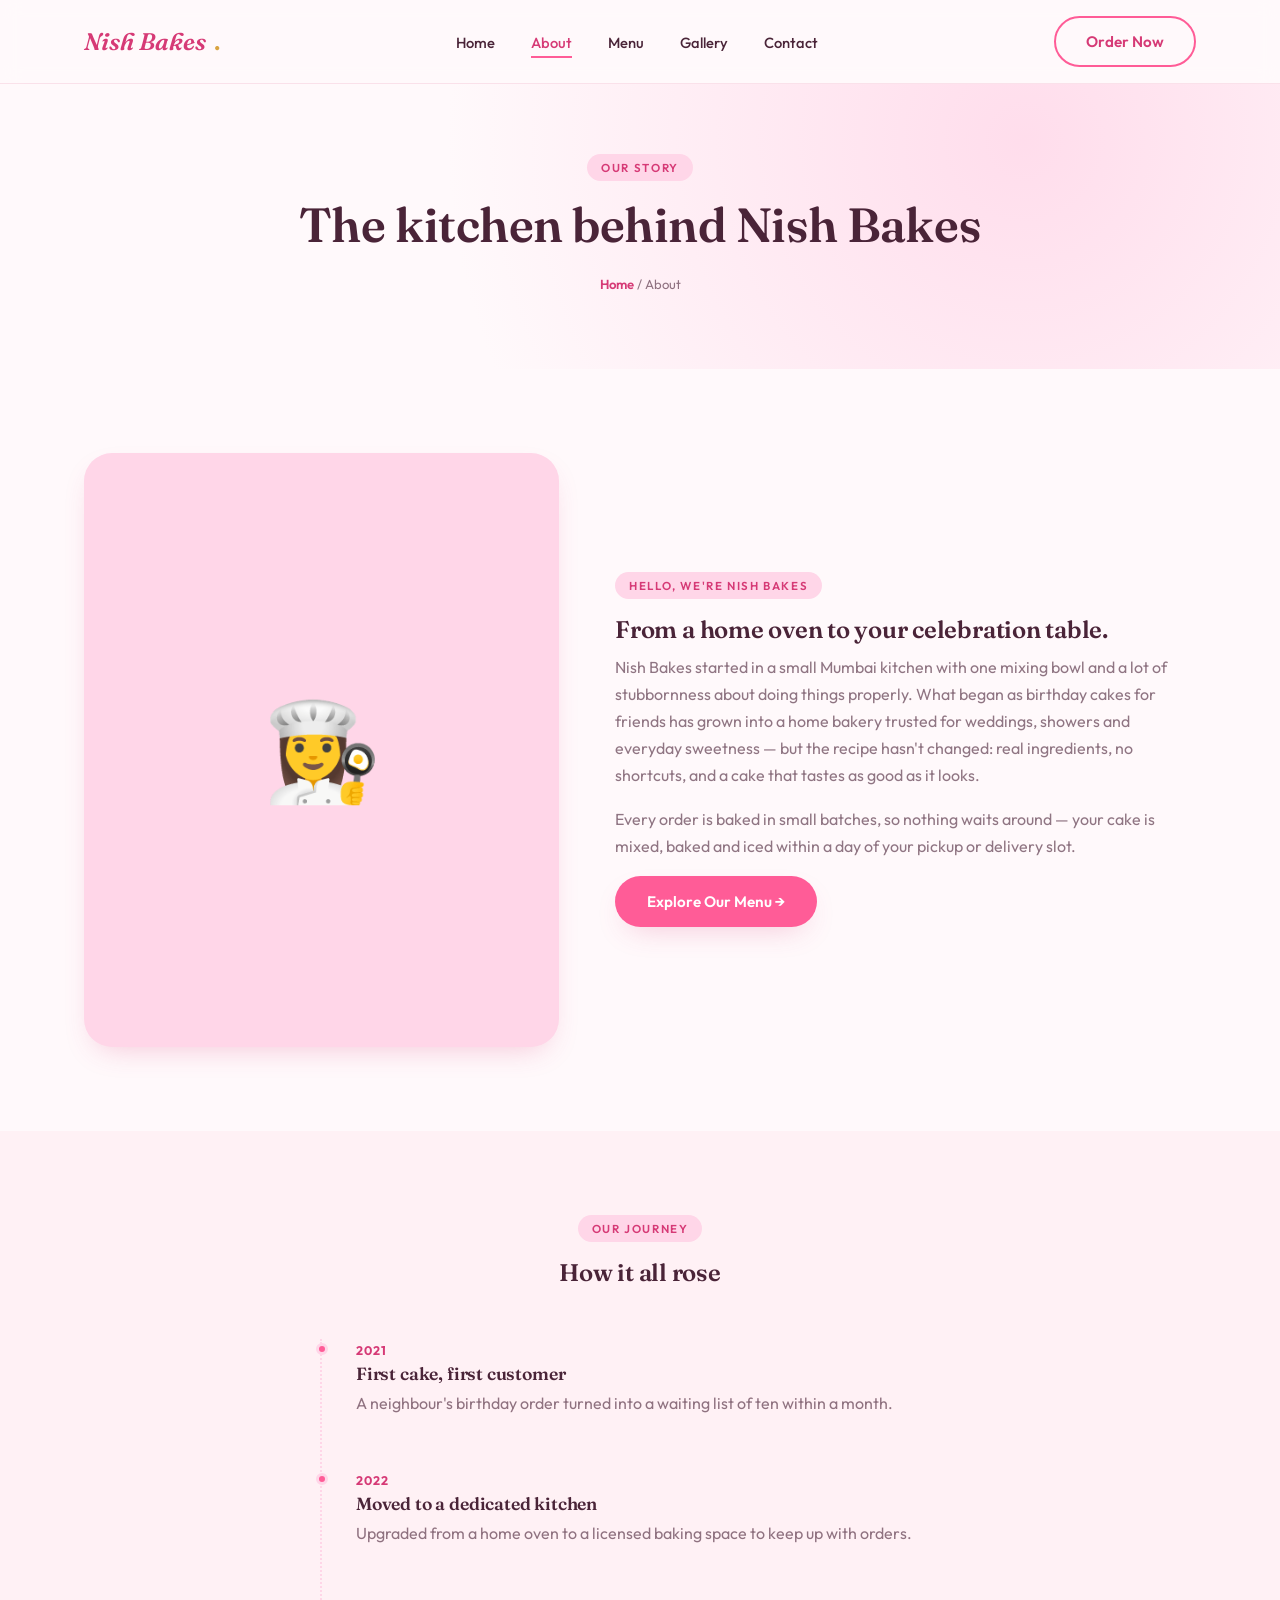
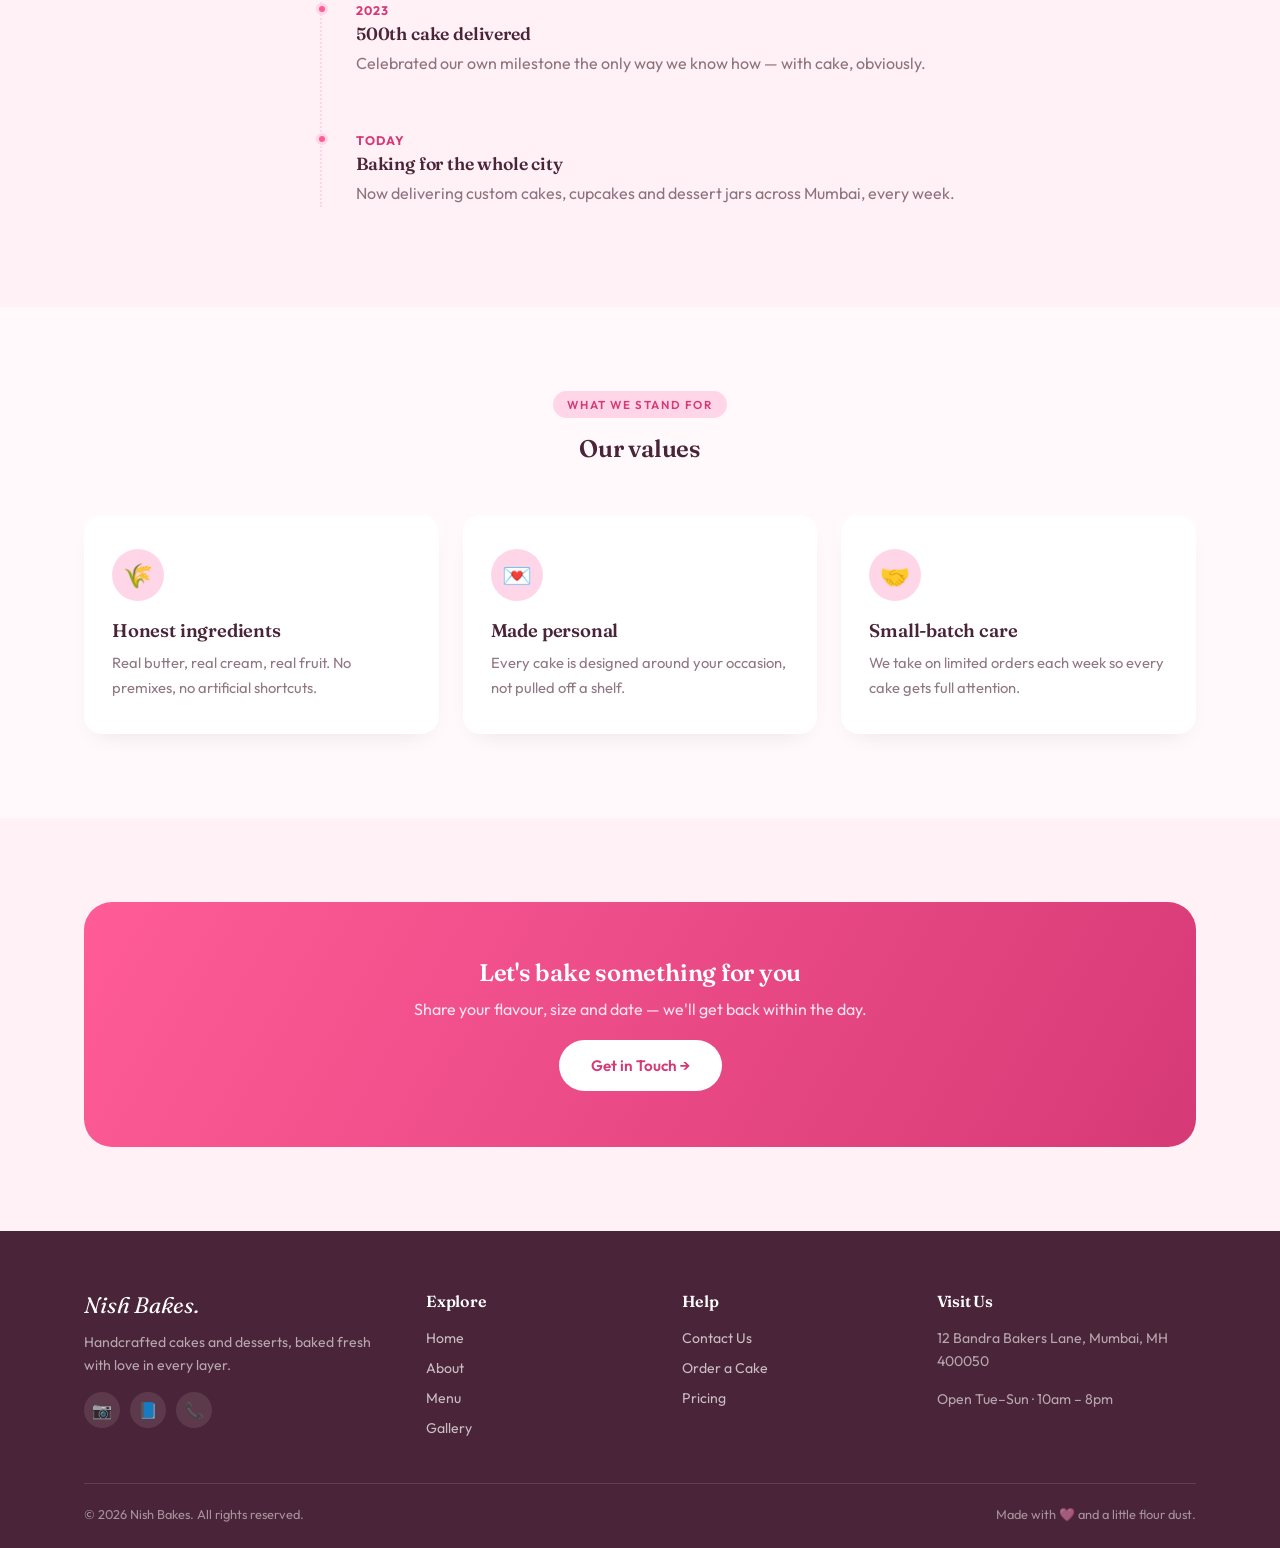
==== about.html @ 57c8d0b3 "Add files via upload" ====
<!DOCTYPE html>
<html lang="en">
<head>
<meta charset="UTF-8">
<meta name="viewport" content="width=device-width, initial-scale=1.0">
<title>About Us — Nish Bakes</title>
<meta name="description" content="Meet the baker behind Nish Bakes and learn our story, values and baking journey.">
<link rel="preconnect" href="https://fonts.googleapis.com">
<link rel="stylesheet" href="style.css">
</head>
<body>

<header class="site-header">
  <nav class="nav container">
    <a href="index.html" class="logo">Nish Bakes<span class="dot">.</span></a>
    <ul class="nav-links">
      <li><a href="index.html">Home</a></li>
      <li><a href="about.html">About</a></li>
      <li><a href="menu.html">Menu</a></li>
      <li><a href="gallery.html">Gallery</a></li>
      <li><a href="contact.html">Contact</a></li>
    </ul>
    <div class="nav-cta">
      <a href="contact.html" class="btn btn-outline">Order Now</a>
      <button class="nav-toggle" aria-label="Toggle menu"><span></span><span></span><span></span></button>
    </div>
  </nav>
</header>

<section class="page-hero">
  <div class="container">
    <span class="eyebrow">Our Story</span>
    <h1>The kitchen behind Nish Bakes</h1>
    <p class="breadcrumb"><a href="index.html">Home</a> / About</p>
  </div>
</section>

<section>
  <div class="container about-hero">
    <div class="about-photo reveal">👩‍🍳</div>
    <div class="reveal">
      <span class="eyebrow">Hello, we're Nish Bakes</span>
      <h2>From a home oven to your celebration table.</h2>
      <p>Nish Bakes started in a small Mumbai kitchen with one mixing bowl and a lot of stubbornness about doing things properly. What began as birthday cakes for friends has grown into a home bakery trusted for weddings, showers and everyday sweetness — but the recipe hasn't changed: real ingredients, no shortcuts, and a cake that tastes as good as it looks.</p>
      <p>Every order is baked in small batches, so nothing waits around — your cake is mixed, baked and iced within a day of your pickup or delivery slot.</p>
      <a href="menu.html" class="btn btn-primary">Explore Our Menu →</a>
    </div>
  </div>
</section>

<section class="bg-blush">
  <div class="container">
    <div class="section-head reveal">
      <span class="eyebrow">Our Journey</span>
      <h2>How it all rose</h2>
    </div>
    <div class="timeline" style="max-width:640px; margin:0 auto;">
      <div class="timeline-item reveal">
        <span class="yr">2021</span>
        <h4>First cake, first customer</h4>
        <p>A neighbour's birthday order turned into a waiting list of ten within a month.</p>
      </div>
      <div class="timeline-item reveal">
        <span class="yr">2022</span>
        <h4>Moved to a dedicated kitchen</h4>
        <p>Upgraded from a home oven to a licensed baking space to keep up with orders.</p>
      </div>
      <div class="timeline-item reveal">
        <span class="yr">2023</span>
        <h4>500th cake delivered</h4>
        <p>Celebrated our own milestone the only way we know how — with cake, obviously.</p>
      </div>
      <div class="timeline-item reveal">
        <span class="yr">Today</span>
        <h4>Baking for the whole city</h4>
        <p>Now delivering custom cakes, cupcakes and dessert jars across Mumbai, every week.</p>
      </div>
    </div>
  </div>
</section>

<section>
  <div class="container">
    <div class="section-head reveal">
      <span class="eyebrow">What We Stand For</span>
      <h2>Our values</h2>
    </div>
    <div class="values-grid">
      <div class="feature-card reveal">
        <div class="icon">🌾</div>
        <h3>Honest ingredients</h3>
        <p>Real butter, real cream, real fruit. No premixes, no artificial shortcuts.</p>
      </div>
      <div class="feature-card reveal">
        <div class="icon">💌</div>
        <h3>Made personal</h3>
        <p>Every cake is designed around your occasion, not pulled off a shelf.</p>
      </div>
      <div class="feature-card reveal">
        <div class="icon">🤝</div>
        <h3>Small-batch care</h3>
        <p>We take on limited orders each week so every cake gets full attention.</p>
      </div>
    </div>
  </div>
</section>

<section class="bg-blush">
  <div class="container">
    <div class="cta-banner reveal">
      <h2>Let's bake something for you</h2>
      <p>Share your flavour, size and date — we'll get back within the day.</p>
      <a href="contact.html" class="btn btn-primary">Get in Touch →</a>
    </div>
  </div>
</section>

<footer class="site-footer">
  <div class="container">
    <div class="footer-grid">
      <div>
        <span class="footer-logo">Nish Bakes.</span>
        <p>Handcrafted cakes and desserts, baked fresh with love in every layer.</p>
        <div class="footer-social">
          <a href="https://instagram.com/nishbakes" target="_blank" rel="noopener" aria-label="Instagram">📷</a>
          <a href="#" aria-label="Facebook">📘</a>
          <a href="tel:+919876543210" aria-label="Call">📞</a>
        </div>
      </div>
      <div>
        <h4>Explore</h4>
        <ul>
          <li><a href="index.html">Home</a></li>
          <li><a href="about.html">About</a></li>
          <li><a href="menu.html">Menu</a></li>
          <li><a href="gallery.html">Gallery</a></li>
        </ul>
      </div>
      <div>
        <h4>Help</h4>
        <ul>
          <li><a href="contact.html">Contact Us</a></li>
          <li><a href="contact.html">Order a Cake</a></li>
          <li><a href="menu.html">Pricing</a></li>
        </ul>
      </div>
      <div>
        <h4>Visit Us</h4>
        <p>12 Bandra Bakers Lane, Mumbai, MH 400050</p>
        <p>Open Tue–Sun · 10am – 8pm</p>
      </div>
    </div>
    <div class="footer-bottom">
      <span>© <span id="year"></span> Nish Bakes. All rights reserved.</span>
      <span>Made with 🩷 and a little flour dust.</span>
    </div>
  </div>
</footer>

<script src="script.js"></script>
</body>
</html>
---- style.css ----
/* =========================================================
   NISH BAKES — stylesheet
   Palette:
     --cream:      #FFF9FB  (page base)
     --blush:      #FFF1F5  (section base)
     --pink-soft:  #FFD6E8  (fills, cards)
     --pink-hot:   #FF5C97  (primary accent / CTA)
     --pink-deep:  #D63A76  (hover / emphasis)
     --gold:       #D9A441  (bakery accent, prices, stars)
     --plum:       #4A2438  (ink — not black, warm dark plum-brown)
   Type:
     Display: "Fraunces" (soft, buttery serif — bakery warmth)
     Body/UI: "Outfit" (clean geometric sans)
   Signature: piped-frosting scalloped divider between sections
========================================================= */

@import url('https://fonts.googleapis.com/css2?family=Fraunces:ital,opsz,wght@0,9..144,400;0,9..144,500;0,9..144,600;0,9..144,700;1,9..144,500&family=Outfit:wght@300;400;500;600;700&display=swap');

:root{
  --cream:#FFF9FB;
  --blush:#FFF1F5;
  --pink-soft:#FFD6E8;
  --pink-hot:#FF5C97;
  --pink-deep:#D63A76;
  --gold:#D9A441;
  --plum:#4A2438;
  --plum-60: rgba(74,36,56,.62);
  --white:#ffffff;
  --shadow: 0 12px 30px -12px rgba(214,58,118,.28);
  --radius-lg: 28px;
  --radius-md: 18px;
  --radius-sm: 10px;
}

*,*::before,*::after{ box-sizing:border-box; }
html{ scroll-behavior:smooth; }
body{
  margin:0;
  font-family:'Outfit', sans-serif;
  color:var(--plum);
  background:var(--cream);
  -webkit-font-smoothing:antialiased;
  overflow-x:hidden;
}
h1,h2,h3,h4{
  font-family:'Fraunces', serif;
  margin:0 0 .4em;
  font-weight:600;
  letter-spacing:-.01em;
  color:var(--plum);
}
p{ margin:0 0 1em; line-height:1.7; color:var(--plum-60); }
a{ color:inherit; text-decoration:none; }
img{ max-width:100%; display:block; }
ul{ margin:0; padding:0; list-style:none; }
button{ font-family:inherit; cursor:pointer; }

.container{
  width:100%;
  max-width:1160px;
  margin:0 auto;
  padding:0 24px;
}

.eyebrow{
  display:inline-block;
  font-family:'Outfit',sans-serif;
  font-size:.72rem;
  font-weight:600;
  letter-spacing:.14em;
  text-transform:uppercase;
  color:var(--pink-deep);
  background:var(--pink-soft);
  padding:6px 14px;
  border-radius:999px;
  margin-bottom:16px;
}

/* ---------- Buttons ---------- */
.btn{
  display:inline-flex;
  align-items:center;
  gap:8px;
  padding:14px 30px;
  border-radius:999px;
  font-weight:600;
  font-size:.95rem;
  border:2px solid transparent;
  transition:transform .25s ease, box-shadow .25s ease, background .25s ease, color .25s ease;
}
.btn-primary{
  background:var(--pink-hot);
  color:#fff;
  box-shadow:var(--shadow);
}
.btn-primary:hover{ background:var(--pink-deep); transform:translateY(-2px); }
.btn-outline{
  background:transparent;
  border-color:var(--pink-hot);
  color:var(--pink-deep);
}
.btn-outline:hover{ background:var(--pink-hot); color:#fff; transform:translateY(-2px); }
.btn-block{ width:100%; justify-content:center; }

/* ---------- Header / Nav ---------- */
.site-header{
  position:sticky;
  top:0;
  z-index:100;
  background:rgba(255,249,251,.85);
  backdrop-filter:blur(10px);
  border-bottom:1px solid rgba(214,58,118,.12);
}
.nav{
  display:flex;
  align-items:center;
  justify-content:space-between;
  padding:16px 24px;
}
.logo{
  font-family:'Fraunces', serif;
  font-style:italic;
  font-weight:600;
  font-size:1.5rem;
  color:var(--pink-deep);
  display:flex;
  align-items:center;
  gap:8px;
}
.logo .dot{ color:var(--gold); font-style:normal; }
.nav-links{
  display:flex;
  align-items:center;
  gap:36px;
}
.nav-links a{
  font-size:.92rem;
  font-weight:500;
  color:var(--plum);
  position:relative;
  padding:4px 0;
}
.nav-links a::after{
  content:'';
  position:absolute; left:0; bottom:-2px;
  width:0; height:2px;
  background:var(--pink-hot);
  transition:width .25s ease;
}
.nav-links a:hover::after,
.nav-links a.active::after{ width:100%; }
.nav-links a.active{ color:var(--pink-deep); }
.nav-cta{ display:flex; align-items:center; gap:18px; }
.nav-toggle{
  display:none;
  flex-direction:column;
  gap:5px;
  background:none;
  border:none;
  padding:8px;
}
.nav-toggle span{
  width:24px; height:2px; background:var(--plum); border-radius:2px;
  transition:transform .25s ease, opacity .25s ease;
}

/* ---------- Frosting scallop divider (signature element) ---------- */
.scallop{
  width:100%;
  height:34px;
  display:block;
  line-height:0;
}
.scallop svg{ width:100%; height:100%; display:block; }
.scallop-blush{ background:var(--blush); }
.scallop-cream{ background:var(--cream); }

/* ---------- Hero ---------- */
.hero{
  position:relative;
  padding:88px 0 0;
  background:
    radial-gradient(circle at 85% 18%, rgba(255,214,232,.9), transparent 55%),
    radial-gradient(circle at 8% 80%, rgba(217,164,65,.14), transparent 45%),
    var(--cream);
  overflow:hidden;
}
.hero-inner{
  display:grid;
  grid-template-columns:1.05fr .95fr;
  gap:48px;
  align-items:center;
  padding-bottom:70px;
}
.hero h1{
  font-size:clamp(2.4rem, 4.6vw, 4rem);
  line-height:1.05;
}
.hero h1 em{
  font-style:italic;
  color:var(--pink-hot);
}
.hero p.lead{ font-size:1.08rem; max-width:460px; }
.hero-actions{ display:flex; gap:16px; margin-top:28px; flex-wrap:wrap; }
.hero-stats{
  display:flex;
  gap:34px;
  margin-top:46px;
}
.hero-stats div strong{
  display:block;
  font-family:'Fraunces',serif;
  font-size:1.6rem;
  color:var(--pink-deep);
}
.hero-stats div span{
  font-size:.8rem;
  color:var(--plum-60);
}
.hero-art{
  position:relative;
  display:flex;
  align-items:center;
  justify-content:center;
}
.hero-plate{
  width:min(420px, 90%);
  aspect-ratio:1/1;
  border-radius:50%;
  background:var(--pink-soft);
  display:flex;
  align-items:center;
  justify-content:center;
  position:relative;
  box-shadow:var(--shadow);
}
.hero-plate .cake-emoji{ font-size:7rem; filter:drop-shadow(0 14px 18px rgba(214,58,118,.35)); }
.hero-badge{
  position:absolute;
  background:#fff;
  border-radius:999px;
  padding:10px 18px;
  box-shadow:var(--shadow);
  font-size:.82rem;
  font-weight:600;
  display:flex;
  align-items:center;
  gap:6px;
}
.hero-badge.b1{ top:8%; left:-4%; color:var(--gold); }
.hero-badge.b2{ bottom:10%; right:-6%; color:var(--pink-deep); }

/* ---------- Sections generic ---------- */
section{ padding:84px 0; }
.section-head{
  text-align:center;
  max-width:640px;
  margin:0 auto 52px;
}
.bg-blush{ background:var(--blush); }

/* ---------- Cards / grids ---------- */
.grid-3{
  display:grid;
  grid-template-columns:repeat(3, 1fr);
  gap:28px;
}
.grid-4{
  display:grid;
  grid-template-columns:repeat(4, 1fr);
  gap:22px;
}
.feature-card{
  background:#fff;
  border-radius:var(--radius-md);
  padding:34px 28px;
  box-shadow:0 10px 26px -16px rgba(74,36,56,.18);
  transition:transform .3s ease, box-shadow .3s ease;
}
.feature-card:hover{ transform:translateY(-6px); box-shadow:var(--shadow); }
.feature-card .icon{
  width:52px;height:52px;
  border-radius:50%;
  background:var(--pink-soft);
  display:flex;align-items:center;justify-content:center;
  font-size:1.5rem;
  margin-bottom:18px;
}
.feature-card h3{ font-size:1.15rem; }
.feature-card p{ font-size:.92rem; margin-bottom:0; }

/* ---------- Gallery ---------- */
.gallery-grid{
  display:grid;
  grid-template-columns:repeat(4, 1fr);
  grid-auto-rows:170px;
  gap:16px;
}
.gallery-grid .g-item{
  border-radius:var(--radius-sm);
  background:var(--pink-soft);
  display:flex;
  align-items:center;
  justify-content:center;
  font-size:2.6rem;
  cursor:pointer;
  position:relative;
  overflow:hidden;
  transition:transform .35s ease;
}
.gallery-grid .g-item::after{
  content: attr(data-label);
  position:absolute;
  left:0; right:0; bottom:0;
  padding:8px 12px;
  font-family:'Outfit',sans-serif;
  font-size:.72rem;
  font-weight:600;
  color:#fff;
  background:linear-gradient(0deg, rgba(74,36,56,.7), transparent);
  opacity:0;
  transform:translateY(8px);
  transition:opacity .25s ease, transform .25s ease;
}
.gallery-grid .g-item:hover{ transform:scale(1.03); }
.gallery-grid .g-item:hover::after{ opacity:1; transform:translateY(0); }
.g-item.tall{ grid-row: span 2; height:100%; }
.g-item.wide{ grid-column: span 2; }

/* filter pills */
.filter-row{
  display:flex;
  justify-content:center;
  gap:12px;
  flex-wrap:wrap;
  margin-bottom:40px;
}
.filter-pill{
  padding:9px 20px;
  border-radius:999px;
  border:1.5px solid var(--pink-soft);
  background:#fff;
  font-size:.85rem;
  font-weight:500;
  color:var(--plum-60);
  transition:all .2s ease;
}
.filter-pill.active, .filter-pill:hover{
  background:var(--pink-hot);
  border-color:var(--pink-hot);
  color:#fff;
}

/* lightbox */
.lightbox{
  position:fixed; inset:0;
  background:rgba(74,36,56,.82);
  display:none;
  align-items:center;
  justify-content:center;
  z-index:1000;
  padding:24px;
}
.lightbox.open{ display:flex; }
.lightbox-inner{
  background:#fff;
  border-radius:var(--radius-md);
  padding:40px;
  max-width:420px;
  width:100%;
  text-align:center;
  position:relative;
}
.lightbox-inner .big-emoji{ font-size:5rem; margin-bottom:14px; }
.lightbox-close{
  position:absolute; top:14px; right:16px;
  background:var(--blush);
  border:none;
  width:34px;height:34px;
  border-radius:50%;
  font-size:1rem;
  color:var(--plum);
}

/* ---------- Price list ---------- */
.price-list{
  max-width:760px;
  margin:0 auto;
}
.price-cat{ margin-bottom:42px; }
.price-cat h3{
  color:var(--pink-deep);
  font-style:italic;
  font-size:1.3rem;
  border-bottom:2px dotted var(--pink-soft);
  padding-bottom:10px;
  margin-bottom:18px;
}
.price-row{
  display:flex;
  justify-content:space-between;
  align-items:baseline;
  padding:12px 0;
  border-bottom:1px dashed rgba(74,36,56,.12);
}
.price-row:last-child{ border-bottom:none; }
.price-row .item-name{ font-weight:600; }
.price-row .item-desc{ font-size:.82rem; color:var(--plum-60); display:block; margin-top:2px; }
.price-row .item-price{
  font-family:'Fraunces',serif;
  font-weight:600;
  color:var(--gold);
  white-space:nowrap;
  padding-left:14px;
}

/* ---------- Testimonials ---------- */
.testimonial-card{
  background:#fff;
  border-radius:var(--radius-md);
  padding:30px 26px;
  box-shadow:0 10px 26px -16px rgba(74,36,56,.18);
}
.testimonial-card .stars{ color:var(--gold); margin-bottom:12px; letter-spacing:2px; }
.testimonial-card p{ font-style:italic; font-size:.95rem; }
.testimonial-card .who{ font-weight:600; font-size:.86rem; color:var(--plum); }

/* ---------- About page specifics ---------- */
.about-hero{
  display:grid;
  grid-template-columns:.9fr 1.1fr;
  gap:56px;
  align-items:center;
}
.about-photo{
  aspect-ratio:4/5;
  border-radius:var(--radius-lg);
  background:var(--pink-soft);
  display:flex;align-items:center;justify-content:center;
  font-size:6rem;
  box-shadow:var(--shadow);
}
.timeline{
  border-left:2px dotted var(--pink-soft);
  margin-left:10px;
  padding-left:34px;
}
.timeline-item{ position:relative; padding-bottom:36px; }
.timeline-item:last-child{ padding-bottom:0; }
.timeline-item::before{
  content:'';
  position:absolute;
  left:-40px; top:4px;
  width:12px;height:12px;
  border-radius:50%;
  background:var(--pink-hot);
  border:3px solid var(--pink-soft);
}
.timeline-item .yr{ font-size:.78rem; font-weight:700; letter-spacing:.08em; color:var(--pink-deep); text-transform:uppercase; }
.timeline-item h4{ margin:4px 0 6px; font-size:1.1rem; }

.values-grid{ display:grid; grid-template-columns:repeat(3,1fr); gap:24px; }

/* ---------- Contact ---------- */
.contact-wrap{
  display:grid;
  grid-template-columns:1fr 1fr;
  gap:50px;
  align-items:start;
}
.form-field{ margin-bottom:20px; }
.form-field label{
  display:block;
  font-size:.82rem;
  font-weight:600;
  margin-bottom:8px;
  color:var(--plum);
}
.form-field input,
.form-field textarea,
.form-field select{
  width:100%;
  padding:13px 16px;
  border-radius:var(--radius-sm);
  border:1.5px solid var(--pink-soft);
  background:#fff;
  font-family:inherit;
  font-size:.92rem;
  color:var(--plum);
  transition:border-color .2s ease, box-shadow .2s ease;
}
.form-field input:focus,
.form-field textarea:focus,
.form-field select:focus{
  outline:none;
  border-color:var(--pink-hot);
  box-shadow:0 0 0 4px rgba(255,92,151,.15);
}
.form-field textarea{ min-height:120px; resize:vertical; }
.form-note{ font-size:.78rem; margin-top:6px; }
.form-note.error{ color:#c23; }
.form-note.success{ color:#1a8a52; }
#formStatus{
  display:none;
  padding:14px 18px;
  border-radius:var(--radius-sm);
  background:#e9f8f0;
  color:#1a8a52;
  font-size:.88rem;
  font-weight:500;
  margin-top:16px;
}
#formStatus.show{ display:block; }

.map-box{
  border-radius:var(--radius-md);
  overflow:hidden;
  height:280px;
  background:
    linear-gradient(135deg, var(--pink-soft) 0%, var(--blush) 100%);
  position:relative;
  display:flex;
  align-items:center;
  justify-content:center;
  box-shadow:0 10px 26px -16px rgba(74,36,56,.25);
}
.map-box .map-pin{ font-size:2.4rem; }
.map-box .map-label{
  position:absolute;
  bottom:16px; left:16px;
  background:#fff;
  padding:8px 14px;
  border-radius:999px;
  font-size:.78rem;
  font-weight:600;
  box-shadow:var(--shadow);
}
.contact-info-card{
  background:#fff;
  border-radius:var(--radius-md);
  padding:26px;
  box-shadow:0 10px 26px -16px rgba(74,36,56,.18);
  margin-bottom:24px;
}
.contact-info-card .row{
  display:flex; gap:14px; align-items:flex-start;
  padding:10px 0;
}
.contact-info-card .row .ic{
  width:38px;height:38px;
  border-radius:50%;
  background:var(--pink-soft);
  display:flex;align-items:center;justify-content:center;
  flex-shrink:0;
}
.contact-info-card .row strong{ display:block; font-size:.9rem; }
.contact-info-card .row span{ font-size:.84rem; color:var(--plum-60); }

/* ---------- Instagram strip ---------- */
.insta-strip{
  display:grid;
  grid-template-columns:repeat(6,1fr);
  gap:12px;
}
.insta-strip a{
  aspect-ratio:1/1;
  border-radius:var(--radius-sm);
  background:var(--pink-soft);
  display:flex;
  align-items:center;
  justify-content:center;
  font-size:1.6rem;
  transition:transform .25s ease, opacity .25s;
}
.insta-strip a:hover{ transform:translateY(-4px); opacity:.85; }
.insta-cta{ text-align:center; margin-top:30px; }
.insta-handle{
  display:inline-flex; align-items:center; gap:8px;
  font-weight:600; color:var(--pink-deep);
}

/* ---------- CTA banner ---------- */
.cta-banner{
  background:linear-gradient(120deg, var(--pink-hot), var(--pink-deep));
  border-radius:var(--radius-lg);
  padding:56px 48px;
  text-align:center;
  color:#fff;
  position:relative;
  overflow:hidden;
}
.cta-banner h2{ color:#fff; }
.cta-banner p{ color:rgba(255,255,255,.85); max-width:480px; margin-left:auto; margin-right:auto; }
.cta-banner .btn-primary{ background:#fff; color:var(--pink-deep); box-shadow:none; }
.cta-banner .btn-primary:hover{ background:var(--blush); }

/* ---------- Footer ---------- */
.site-footer{
  background:var(--plum);
  color:rgba(255,255,255,.75);
  padding:60px 0 26px;
}
.footer-grid{
  display:grid;
  grid-template-columns:1.4fr 1fr 1fr 1.2fr;
  gap:40px;
  padding-bottom:36px;
  border-bottom:1px solid rgba(255,255,255,.12);
}
.footer-grid h4{ color:#fff; font-size:1rem; margin-bottom:16px; }
.footer-logo{
  font-family:'Fraunces',serif;
  font-style:italic;
  font-size:1.4rem;
  color:#fff;
  margin-bottom:12px;
  display:block;
}
.footer-grid p{ color:rgba(255,255,255,.6); font-size:.88rem; }
.footer-grid ul li{ margin-bottom:10px; }
.footer-grid ul a{ font-size:.88rem; color:rgba(255,255,255,.7); transition:color .2s; }
.footer-grid ul a:hover{ color:var(--pink-soft); }
.footer-social{ display:flex; gap:10px; margin-top:14px; }
.footer-social a{
  width:36px;height:36px;
  border-radius:50%;
  background:rgba(255,255,255,.1);
  display:flex;align-items:center;justify-content:center;
  transition:background .2s;
}
.footer-social a:hover{ background:var(--pink-hot); }
.footer-bottom{
  padding-top:22px;
  display:flex;
  justify-content:space-between;
  font-size:.8rem;
  color:rgba(255,255,255,.5);
  flex-wrap:wrap;
  gap:10px;
}

/* ---------- Reveal on scroll ---------- */
.reveal{
  opacity:0;
  transform:translateY(24px);
  transition:opacity .7s ease, transform .7s ease;
}
.reveal.visible{ opacity:1; transform:translateY(0); }

/* ---------- Page hero (non-home) ---------- */
.page-hero{
  padding:70px 0 60px;
  text-align:center;
  background:
    radial-gradient(circle at 80% 20%, rgba(255,214,232,.8), transparent 55%),
    var(--cream);
}
.page-hero .eyebrow{ margin-bottom:14px; }
.page-hero h1{ font-size:clamp(2rem,4vw,3rem); }
.breadcrumb{ font-size:.82rem; color:var(--plum-60); margin-top:12px; }
.breadcrumb a{ color:var(--pink-deep); font-weight:600; }

/* =========================================================
   Responsive
========================================================= */
@media (max-width: 980px){
  .hero-inner{ grid-template-columns:1fr; }
  .hero-art{ order:-1; }
  .about-hero{ grid-template-columns:1fr; }
  .contact-wrap{ grid-template-columns:1fr; }
  .footer-grid{ grid-template-columns:1fr 1fr; }
  .grid-3, .values-grid{ grid-template-columns:1fr 1fr; }
  .grid-4{ grid-template-columns:1fr 1fr; }
  .gallery-grid{ grid-template-columns:repeat(3,1fr); }
  .insta-strip{ grid-template-columns:repeat(4,1fr); }
}

@media (max-width: 720px){
  .nav-links{
    position:fixed;
    top:66px; left:0; right:0;
    background:var(--cream);
    flex-direction:column;
    align-items:flex-start;
    gap:0;
    padding:10px 24px 20px;
    border-bottom:1px solid rgba(214,58,118,.12);
    transform:translateY(-130%);
    opacity:0;
    transition:transform .3s ease, opacity .3s ease;
    pointer-events:none;
  }
  .nav-links.open{ transform:translateY(0); opacity:1; pointer-events:auto; }
  .nav-links a{ padding:12px 0; width:100%; border-bottom:1px solid rgba(74,36,56,.06); }
  .nav-toggle{ display:flex; }
  .nav-cta .btn-outline{ display:none; }
  .hero-stats{ flex-wrap:wrap; gap:22px; }
  .grid-3, .values-grid, .grid-4{ grid-template-columns:1fr; }
  .gallery-grid{ grid-template-columns:repeat(2,1fr); grid-auto-rows:140px; }
  .g-item.wide{ grid-column:span 2; }
  .insta-strip{ grid-template-columns:repeat(3,1fr); }
  .footer-grid{ grid-template-columns:1fr; gap:28px; }
  section{ padding:60px 0; }
  .cta-banner{ padding:40px 24px; }
}
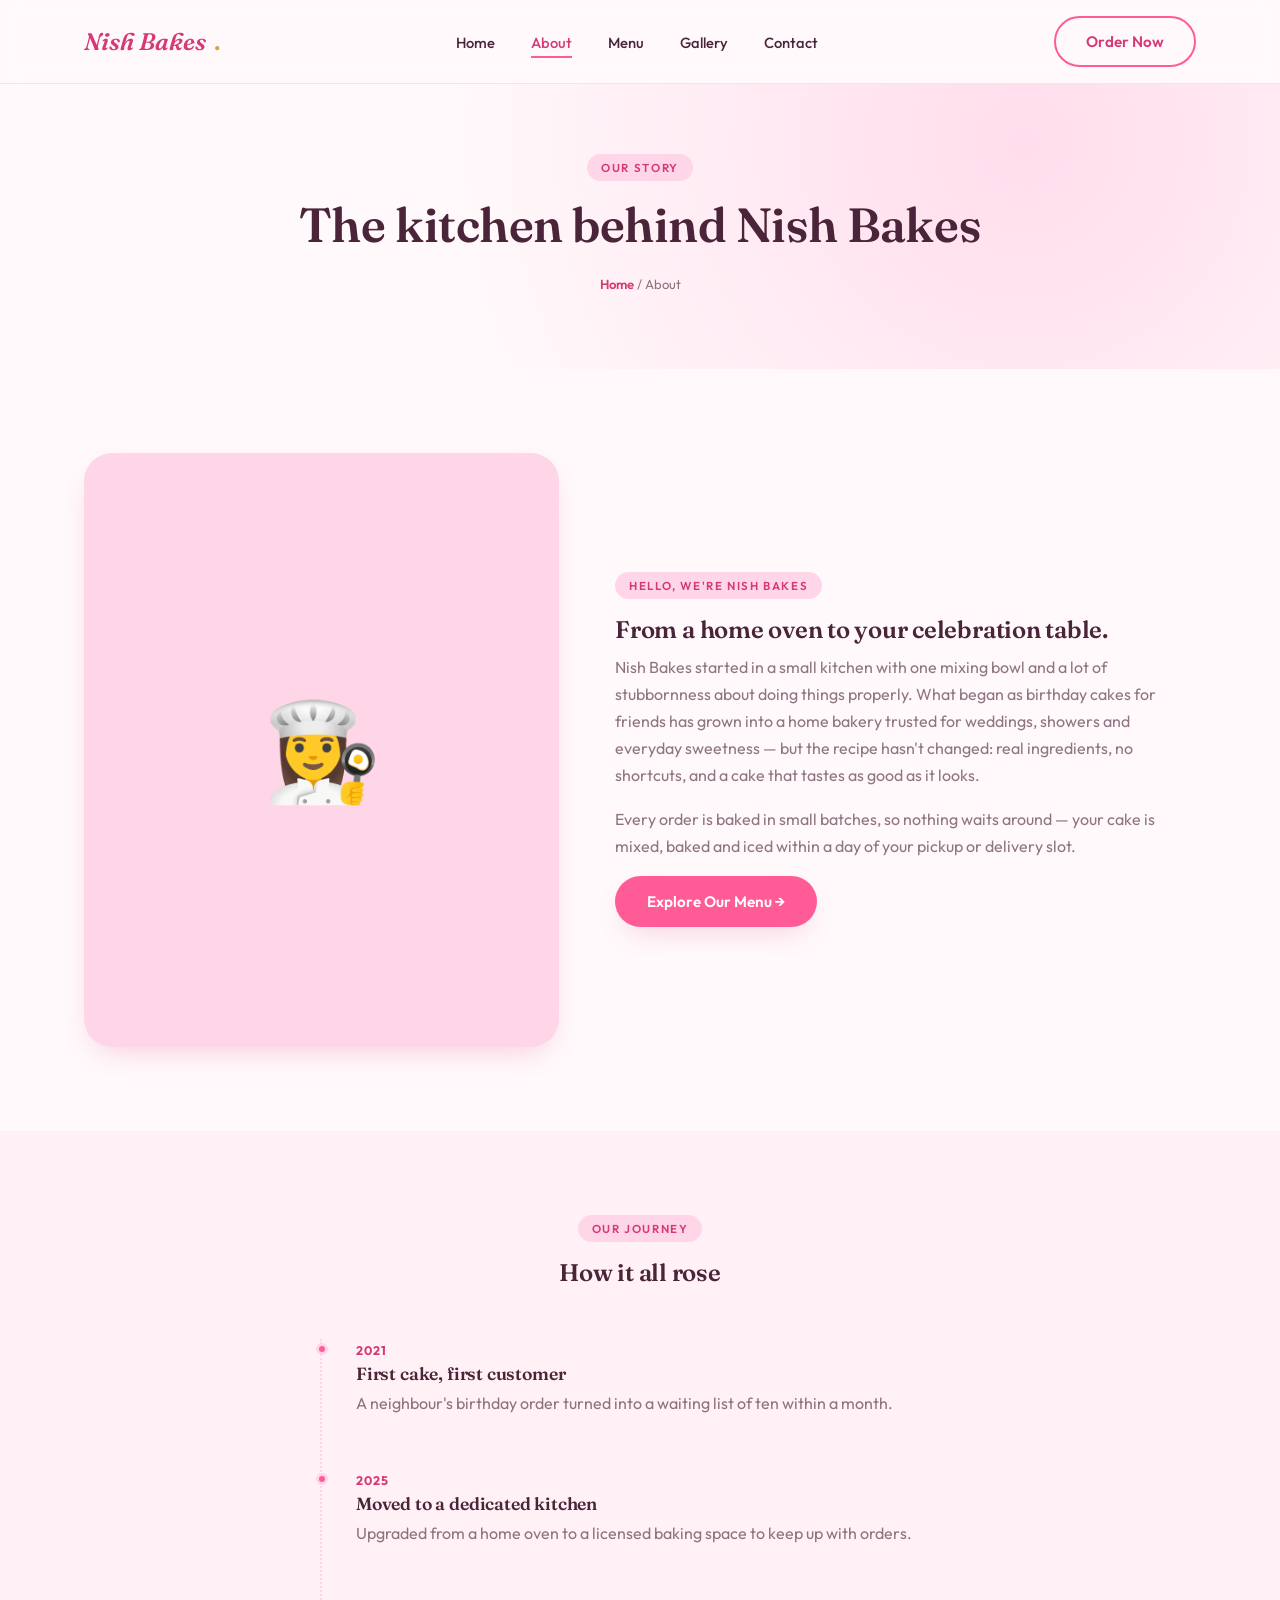
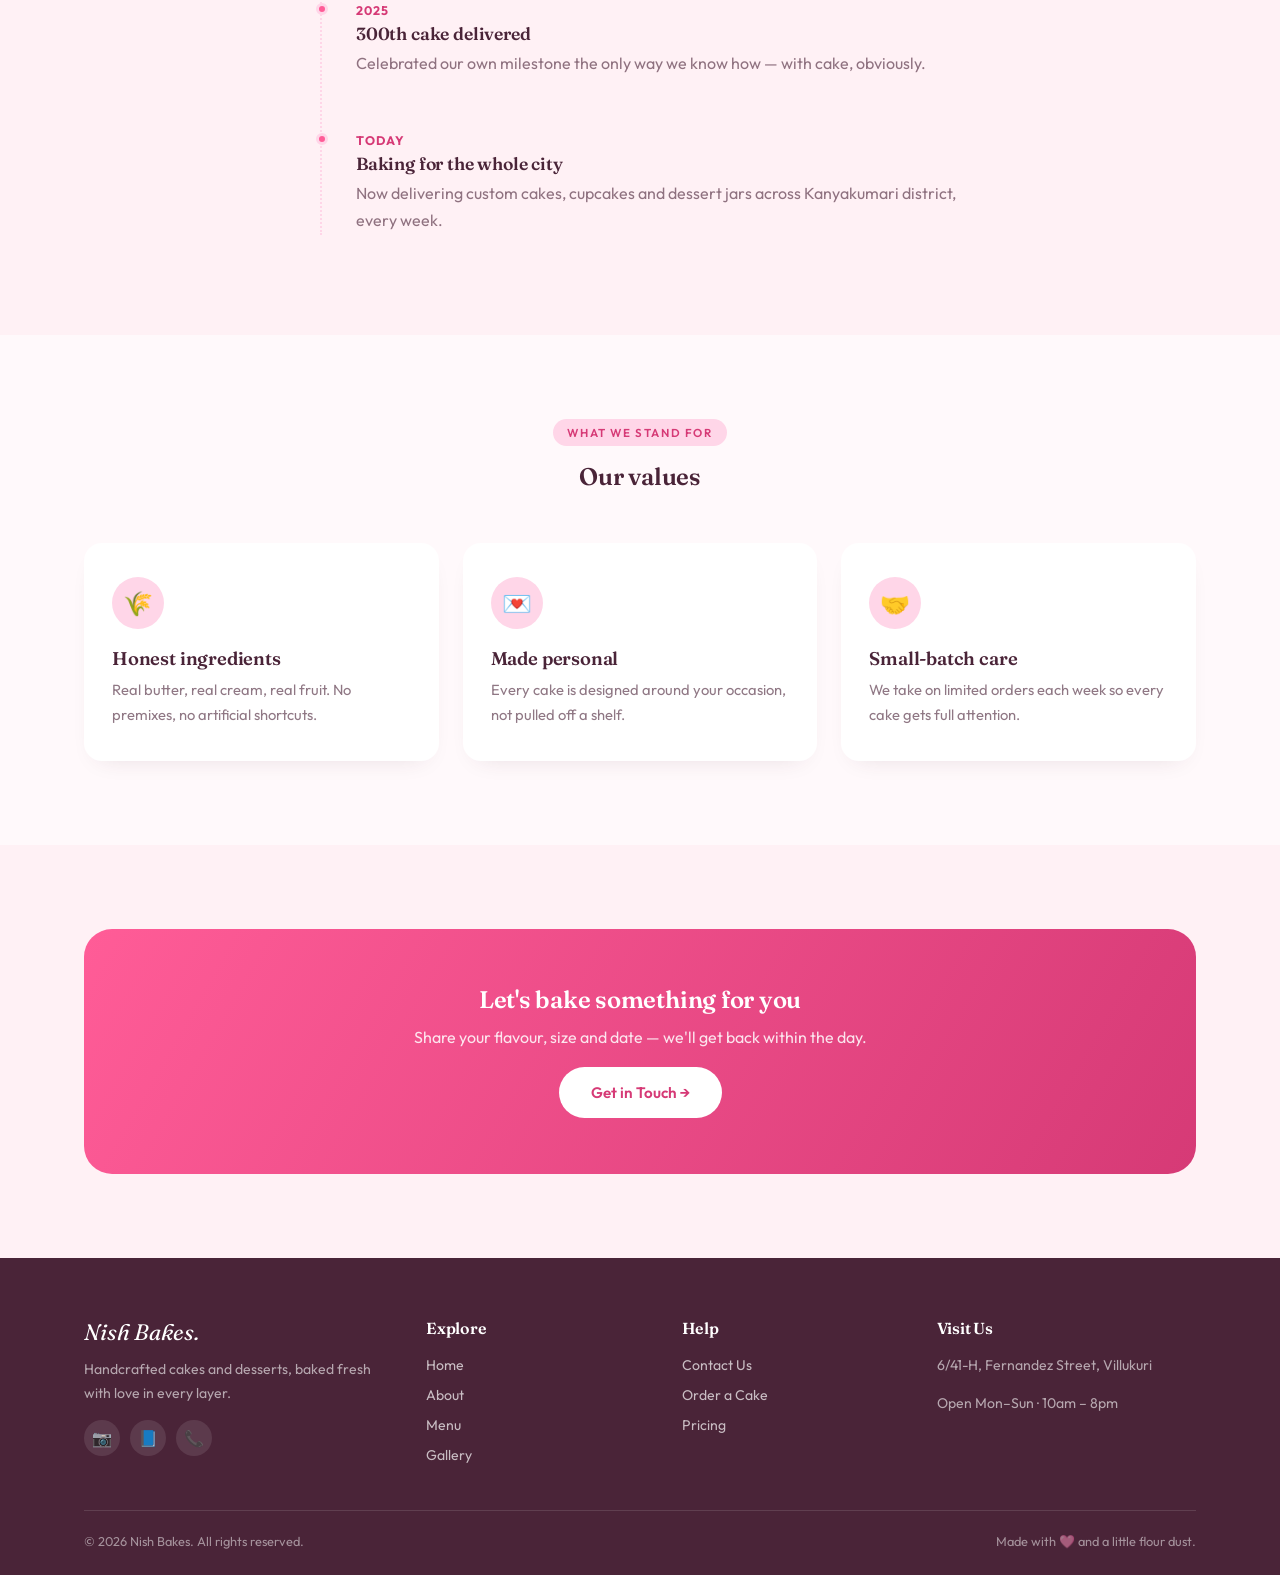
==== commit 4f5212bd: "Update about.html" ====
--- a/about.html
+++ b/about.html
@@ -41,7 +41,7 @@
     <div class="reveal">
       <span class="eyebrow">Hello, we're Nish Bakes</span>
       <h2>From a home oven to your celebration table.</h2>
-      <p>Nish Bakes started in a small Mumbai kitchen with one mixing bowl and a lot of stubbornness about doing things properly. What began as birthday cakes for friends has grown into a home bakery trusted for weddings, showers and everyday sweetness — but the recipe hasn't changed: real ingredients, no shortcuts, and a cake that tastes as good as it looks.</p>
+      <p>Nish Bakes started in a small kitchen with one mixing bowl and a lot of stubbornness about doing things properly. What began as birthday cakes for friends has grown into a home bakery trusted for weddings, showers and everyday sweetness — but the recipe hasn't changed: real ingredients, no shortcuts, and a cake that tastes as good as it looks.</p>
       <p>Every order is baked in small batches, so nothing waits around — your cake is mixed, baked and iced within a day of your pickup or delivery slot.</p>
       <a href="menu.html" class="btn btn-primary">Explore Our Menu →</a>
     </div>
@@ -61,19 +61,19 @@
         <p>A neighbour's birthday order turned into a waiting list of ten within a month.</p>
       </div>
       <div class="timeline-item reveal">
-        <span class="yr">2022</span>
+        <span class="yr">2025</span>
         <h4>Moved to a dedicated kitchen</h4>
         <p>Upgraded from a home oven to a licensed baking space to keep up with orders.</p>
       </div>
       <div class="timeline-item reveal">
-        <span class="yr">2023</span>
-        <h4>500th cake delivered</h4>
+        <span class="yr">2025</span>
+        <h4>300th cake delivered</h4>
         <p>Celebrated our own milestone the only way we know how — with cake, obviously.</p>
       </div>
       <div class="timeline-item reveal">
         <span class="yr">Today</span>
         <h4>Baking for the whole city</h4>
-        <p>Now delivering custom cakes, cupcakes and dessert jars across Mumbai, every week.</p>
+        <p>Now delivering custom cakes, cupcakes and dessert jars across Kanyakumari district, every week.</p>
       </div>
     </div>
   </div>
@@ -146,8 +146,8 @@
       </div>
       <div>
         <h4>Visit Us</h4>
-        <p>12 Bandra Bakers Lane, Mumbai, MH 400050</p>
-        <p>Open Tue–Sun · 10am – 8pm</p>
+        <p>6/41-H, Fernandez Street, Villukuri</p>
+        <p>Open Mon–Sun · 10am – 8pm</p>
       </div>
     </div>
     <div class="footer-bottom">
@@ -159,4 +159,4 @@
 
 <script src="script.js"></script>
 </body>
-</html>+</html>
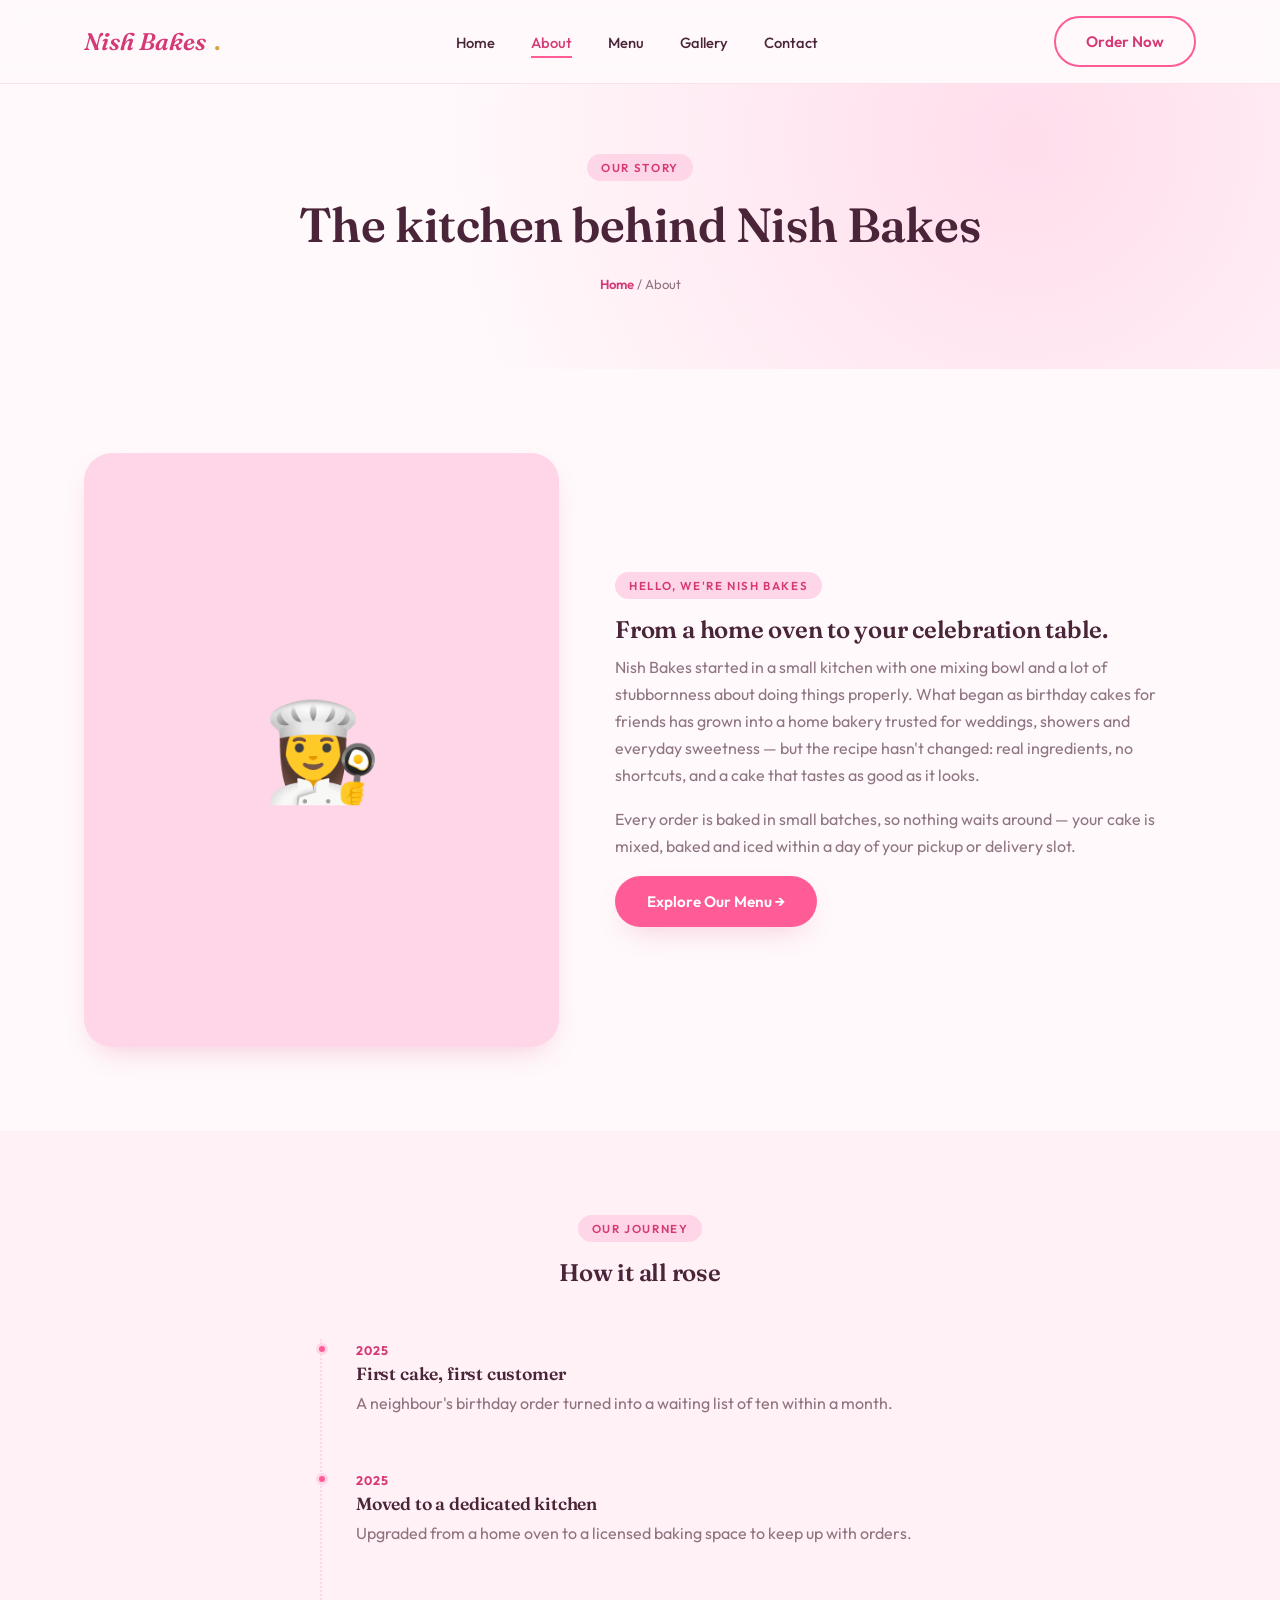
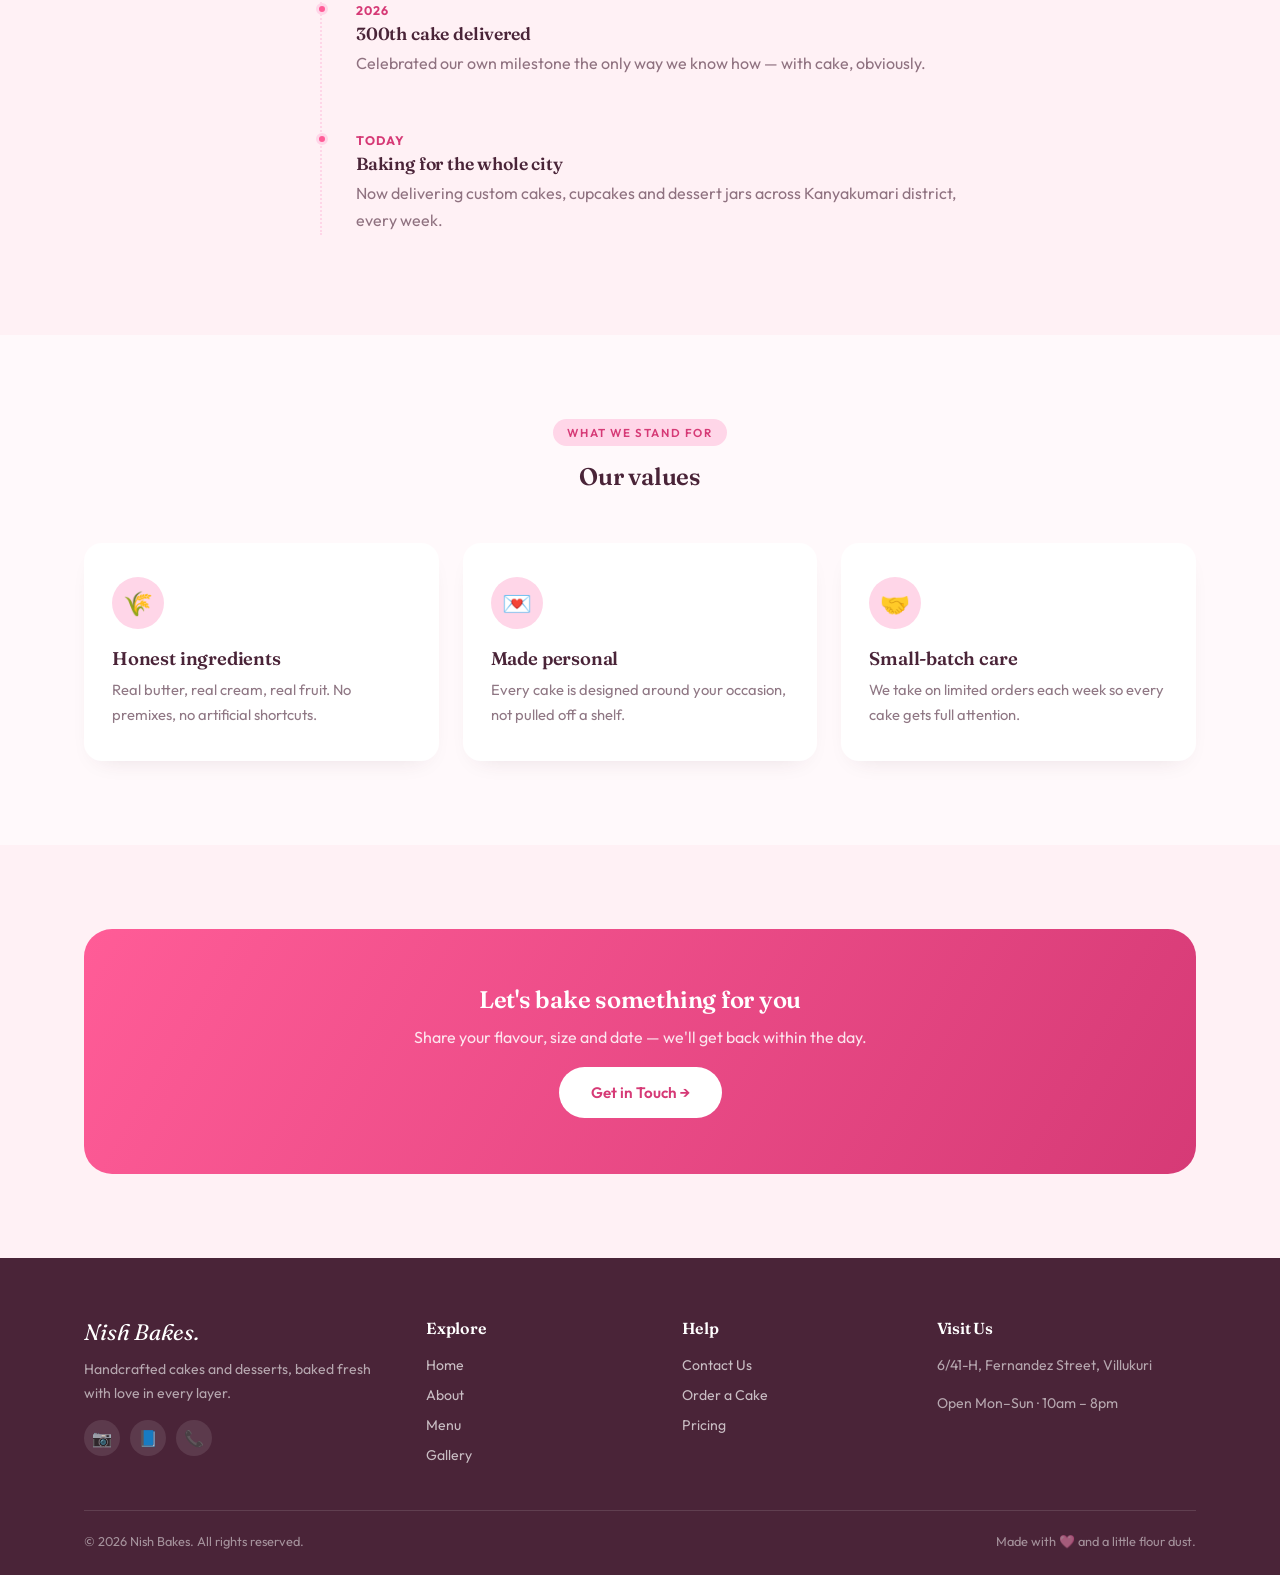
==== commit f9ef6a02: "Update about.html" ====
--- a/about.html
+++ b/about.html
@@ -56,7 +56,7 @@
     </div>
     <div class="timeline" style="max-width:640px; margin:0 auto;">
       <div class="timeline-item reveal">
-        <span class="yr">2021</span>
+        <span class="yr">2025</span>
         <h4>First cake, first customer</h4>
         <p>A neighbour's birthday order turned into a waiting list of ten within a month.</p>
       </div>
@@ -66,7 +66,7 @@
         <p>Upgraded from a home oven to a licensed baking space to keep up with orders.</p>
       </div>
       <div class="timeline-item reveal">
-        <span class="yr">2025</span>
+        <span class="yr">2026</span>
         <h4>300th cake delivered</h4>
         <p>Celebrated our own milestone the only way we know how — with cake, obviously.</p>
       </div>
@@ -122,9 +122,9 @@
         <span class="footer-logo">Nish Bakes.</span>
         <p>Handcrafted cakes and desserts, baked fresh with love in every layer.</p>
         <div class="footer-social">
-          <a href="https://instagram.com/nishbakes" target="_blank" rel="noopener" aria-label="Instagram">📷</a>
+          <a href="https://instagram.com/_nish_bakes_" target="_blank" rel="noopener" aria-label="Instagram">📷</a>
           <a href="#" aria-label="Facebook">📘</a>
-          <a href="tel:+919876543210" aria-label="Call">📞</a>
+          <a href="tel:+916374219812" aria-label="Call">📞</a>
         </div>
       </div>
       <div>
